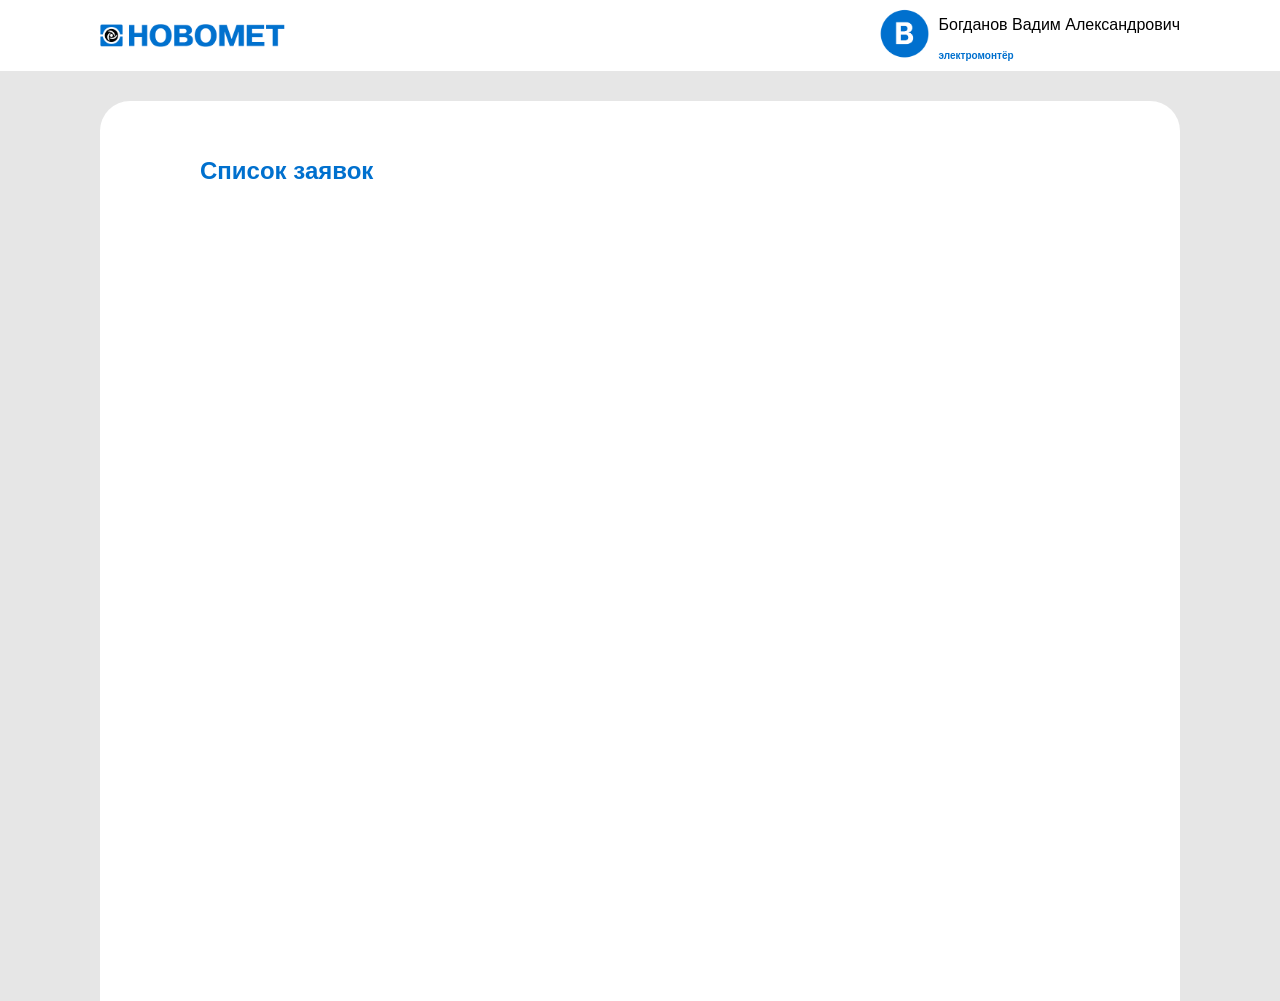
==== index.html @ 9d8ad440 "проинициализирован гит" ====
<!DOCTYPE html>
<html lang="en">
<head>
    <meta charset="UTF-8">
    <meta name="viewport" content="width=device-width, initial-scale=1.0">

    <link rel="stylesheet" href="css/style.css">

    <title>Document</title>
</head>
<header class="site_header">
    <div class="header_inner">
        <img src="images/novomet-logo.png" class="logo"> 

        <div class="user_info">

            <div>
                <img src="images/user-photo.png" class="user_photo">
            </div>

            <div>
                <p class="user_FIO">Богданов Вадим Александрович</p>
                <p class="user_DOLZHNOST">электромонтёр</p>
            </div>
                
        </div>  
    </div>  
</header>   

<body class="main_body">

    <div class="user_moves">

        <div class="user_moves_inner">

            <h1 class="list_of_requests"><b>Список заявок</b></h1>

        </div>

    </div>

</body>

</html>
---- css/style.css ----
:root {
    --colorNovometBlue:   #0070CE;
    --colorNovometBlack: #000000;
    --colorNovometGrayBackground: #E6E6E6; 
    --colorNovometGray: #989C9F;
    --colorNovometWhite: #ffffff;
}

.main_body{
    margin: 0px;
}

p{
    font-size: 16px;
    font-family: Arial, Helvetica, sans-serif;
}

h1{
    font-size: 24px;
    font-family: Arial, Helvetica, sans-serif;
}
/*шапка*/



.header_inner {
    display: flex;
    flex-direction: row;
    justify-content: space-between;
    margin-left: 100px;
    margin-right: 100px;
}

.user_info{
    display: flex;
    flex-direction: row;
    justify-content: center;  
    align-items: center;   
}

.logo{
    object-fit: scale-down;
    width: 185px;
    height: auto;
}

.user_photo{
    object-fit: scale-down;
    margin-right: 10px;
    width: 50px;
    height: auto;
}

.user_FIO{
}

.user_DOLZHNOST{
    display: flex;
    align-items: start;
    color: var(--colorNovometBlue);
    font-weight: bold;
    font-size: 10px;
}

.site_header{
    background-color: #ffffff;
}


/*тело*/

.main_body{
    background-color: var(--colorNovometGrayBackground);
}

.user_moves{
    margin-top: 30px;
    background-color: var(--colorNovometWhite);
    margin-left: 100px;
    margin-right: 100px;
    height: 100vh;
    border-radius: 30px 30px 0px 0px;
}

.user_moves_inner{
    margin-left: 100px;
    margin-right: 100px;
    padding-top: 40px; 
}

.list_of_requests{
    color: var(--colorNovometBlue);
}
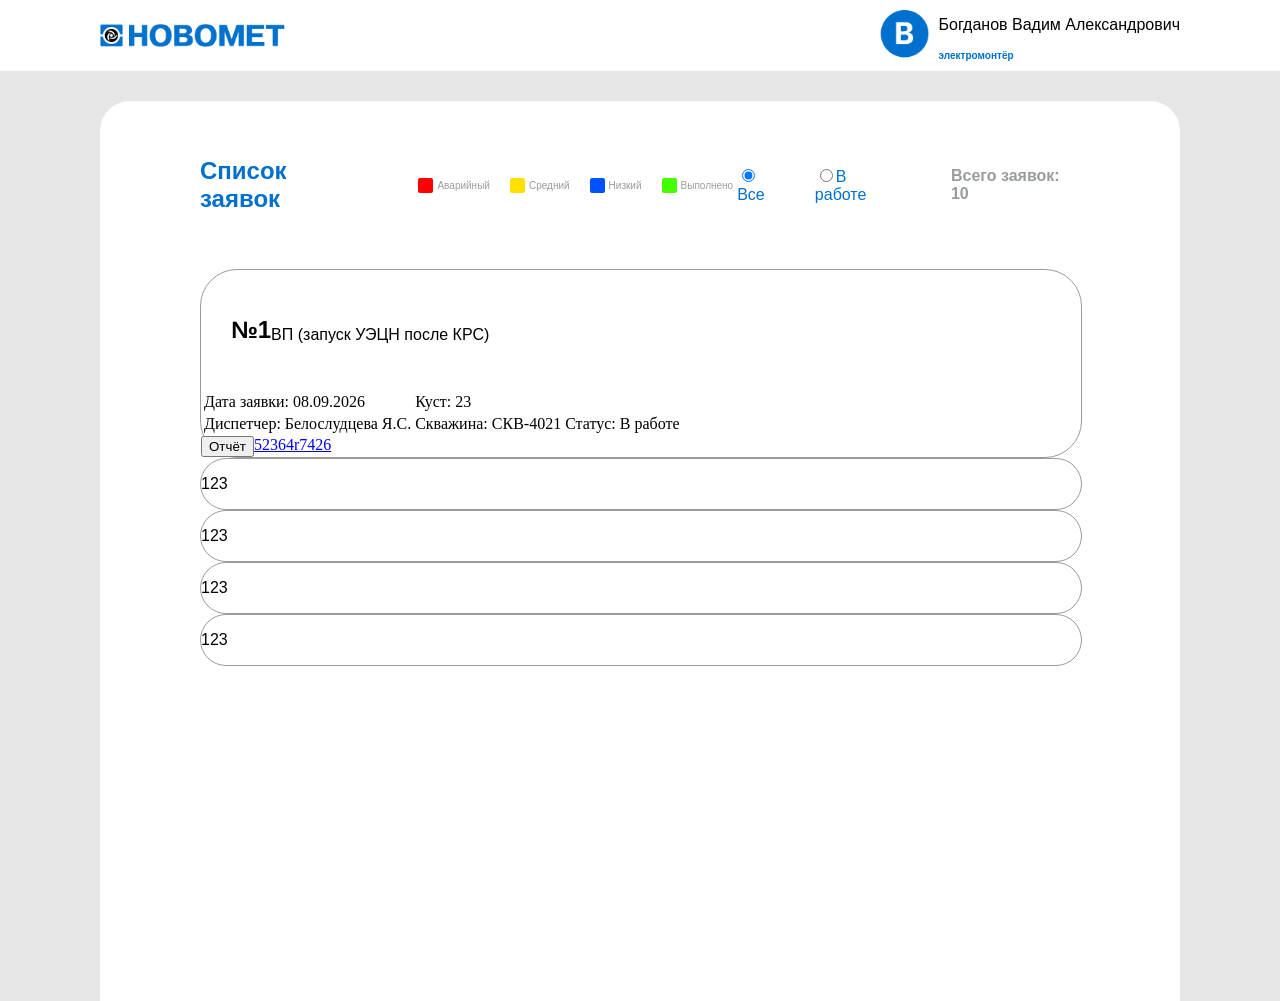
==== commit 18f61c43: "внесены изменения" ====
--- a/index.html
+++ b/index.html
@@ -5,8 +5,7 @@
     <meta name="viewport" content="width=device-width, initial-scale=1.0">
 
     <link rel="stylesheet" href="css/style.css">
-
-    <title>Document</title>
+    <title>Novomet</title>
 </head>
 <header class="site_header">
     <div class="header_inner">
@@ -26,17 +25,96 @@
         </div>  
     </div>  
 </header>   
-
 <body class="main_body">
 
     <div class="user_moves">
 
         <div class="user_moves_inner">
 
-            <h1 class="list_of_requests"><b>Список заявок</b></h1>
+            <div class="upper_text">
+                <div class="upper_text_left">
+                    <h1 class="list_of_requests"><b>Список заявок</b></h1>
 
+                    <div class="classes_of_requests">
+                        <div class="item_class_of_request">
+                            <div class="red_square_class"></div>
+                            <p class="text_classes_of_request">Аварийный</p>
+                        </div>
+                        <div class="item_class_of_request">
+                            <div class="yellow_square_class"></div>
+                            <p class="text_classes_of_request">Средний</p>
+                        </div>
+                        <div class="item_class_of_request">
+                            <div class="blue_square_class"></div>
+                            <p class="text_classes_of_request">Низкий</p>
+                        </div>
+                        <div class="item_class_of_request">
+                            <div class="green_square_class"></div>
+                            <p class="text_classes_of_request">Выполнено</p>
+                        </div>
+                    </div>
+                </div>
+
+                <div class="upper_text_right">
+                    <form class="filtration">
+                        <label>
+                            <input type="radio" name="color" value="red" checked>Все
+                        </label>
+                        <label>
+                            <input type="radio" name="color" value="red">В работе
+                        </label>
+                    </form>
+
+                    <p class="total_requests">Всего заявок: 10</p>
+                </div>
+            </div>
+            
         </div>
+        <div class="requests">
+            <div class="item_request">
+                <div class="item_info">
+                    <div class="upper_text_item">
+                        <h1>№1</h1>
+                        <p>ВП (запуск УЭЦН после КРС)</p>
+                    </div>
+                </div>
+                
+                <table>
+                    <tr>
+                        <td>Дата заявки: 08.09.2026</td>
+                        <td>Куст: 23</td>
+                    </tr>
+                    <tr>
+                        <td>Диспетчер: Белослудцева Я.С.</td>
+                        <td>Скважина: СКВ-4021</td>
+                        <td>Статус: В работе</td>
+                    </tr>
+                </table>
 
+                <div class="downer_text_item">
+                    <form class="button">
+                        <label>
+                            <input type="button" name="color" value="Отчёт" checked>
+                        </label>
+                    </form>
+
+                    <a href="хуй">52364r7426</a>
+                </div>
+
+            </div>
+            <div class="item_request">
+                <p>123</p>
+            </div>
+            <div class="item_request">
+                <p>123</p>
+            </div>
+            <div class="item_request">
+                <p>123</p>
+            </div>
+            <div class="item_request">
+                <p>123</p>
+            </div>
+        </div>  
     </div>
 
 </body>
--- a/css/style.css
+++ b/css/style.css
@@ -4,6 +4,11 @@
     --colorNovometGrayBackground: #E6E6E6; 
     --colorNovometGray: #989C9F;
     --colorNovometWhite: #ffffff;
+
+    --colorClassOfRequestRed: #FF0000;
+    --colorClassOfRequestGreen: #44FF00;
+    --colorClassOfRequestBlue: #0051FF;
+    --colorClassOfRequestYellow: #FFE100;
 }
 
 .main_body{
@@ -13,6 +18,12 @@
 p{
     font-size: 16px;
     font-family: Arial, Helvetica, sans-serif;
+}
+
+form{
+    font-size: 16px;
+    font-family: Arial, Helvetica, sans-serif;
+    color: var(--colorNovometBlue);
 }
 
 h1{
@@ -52,6 +63,7 @@
 }
 
 .user_FIO{
+
 }
 
 .user_DOLZHNOST{
@@ -86,8 +98,116 @@
     margin-left: 100px;
     margin-right: 100px;
     padding-top: 40px; 
+    display: flex;
+    flex-direction: row;
+    justify-content: space-between;
+    
 }
 
 .list_of_requests{
     color: var(--colorNovometBlue);
+}
+
+.upper_text{
+    display: flex;
+    justify-content: space-between; 
+    width: 100%;
+}
+
+.item_class_of_request{
+    margin-left: 8px;
+    display: flex;
+    align-items: center;
+}
+
+.red_square_class{
+    border-radius: 2px;
+    width: 15px;
+    height: 15px;
+    background-color: var(--colorClassOfRequestRed);
+}
+
+.blue_square_class{
+    border-radius: 2px;
+    width: 15px;
+    height: 15px;
+    background-color: var(--colorClassOfRequestBlue);
+}
+
+.yellow_square_class{
+    border-radius: 2px;
+    width: 15px;
+    height: 15px;
+    background-color: var(--colorClassOfRequestYellow);
+}
+
+.green_square_class{
+    border-radius: 2px;
+    width: 15px;
+    height: 15px;
+    background-color: var(--colorClassOfRequestGreen);
+}
+
+.classes_of_requests{
+    align-items: center;
+    display: flex;
+    gap: 8px;
+    margin-left: 44px;
+}
+
+.text_classes_of_request{
+    font-size: 10px;
+    margin: 4px;
+    color: var(--colorNovometGray);
+}
+
+.filtration{
+    display: flex;
+    justify-content: space-between;
+    gap: 30px;
+    align-items: center;
+    margin-right: 50px;
+}
+
+.total_requests{
+    display: flex;
+    justify-items: end;
+    align-items: center;
+    color: var(--colorNovometGray);
+    font-weight: bold;
+    font-size: 16px;
+}
+
+.upper_text_left{
+    display: flex;
+}
+
+.upper_text_right{
+    display: flex;
+}
+
+
+/*реквесты*/
+.requests{
+    margin-left: 100px;
+    margin-right: 100px;
+    padding-top: 40px; 
+}
+
+.item_request{
+    width: 100%;
+    border: var(--colorNovometGray) solid 1px;
+    border-radius: 37px;
+}
+.item_info{
+    padding: 30px;
+}
+
+.upper_text_item{
+    display: flex;
+    align-items: end;
+}
+
+.downer_text_item{
+    display: flex;
 }
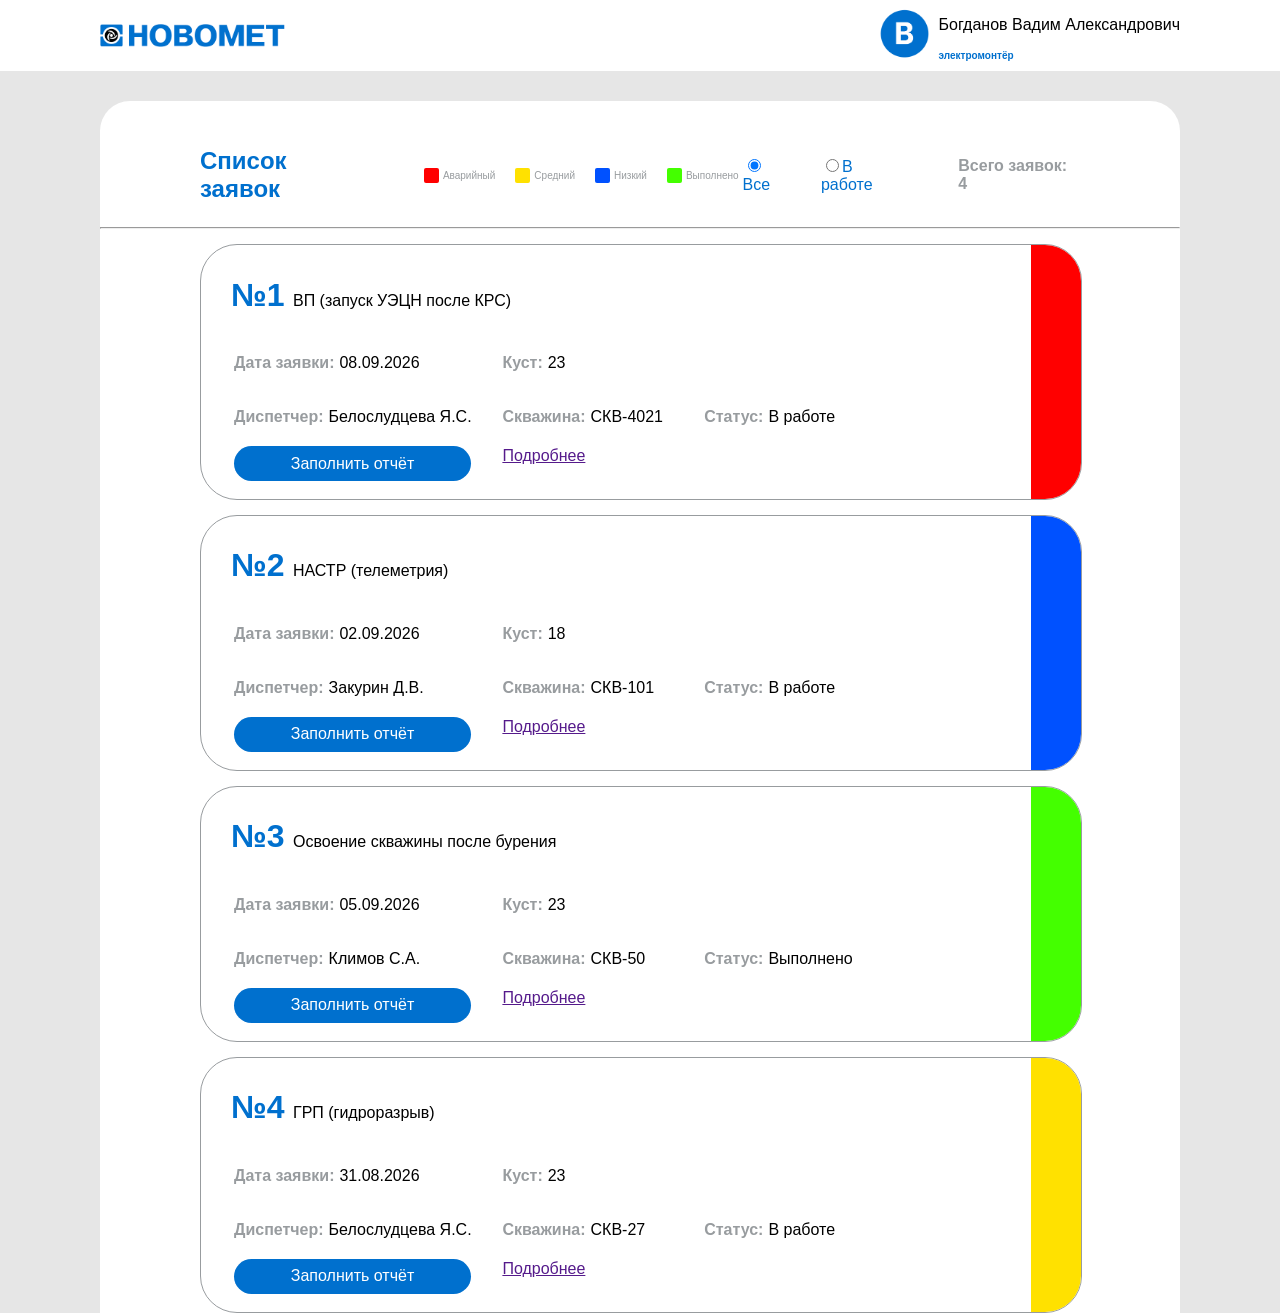
==== commit 3290aecb: "реализована главная страница" ====
--- a/index.html
+++ b/index.html
@@ -32,25 +32,27 @@
         <div class="user_moves_inner">
 
             <div class="upper_text">
-                <div class="upper_text_left">
-                    <h1 class="list_of_requests"><b>Список заявок</b></h1>
-
-                    <div class="classes_of_requests">
-                        <div class="item_class_of_request">
-                            <div class="red_square_class"></div>
-                            <p class="text_classes_of_request">Аварийный</p>
-                        </div>
-                        <div class="item_class_of_request">
-                            <div class="yellow_square_class"></div>
-                            <p class="text_classes_of_request">Средний</p>
-                        </div>
-                        <div class="item_class_of_request">
-                            <div class="blue_square_class"></div>
-                            <p class="text_classes_of_request">Низкий</p>
-                        </div>
-                        <div class="item_class_of_request">
-                            <div class="green_square_class"></div>
-                            <p class="text_classes_of_request">Выполнено</p>
+                <div class="line">
+                    <div class="upper_text_left">
+                        <h1 class="list_of_requests"><b>Список заявок</b></h1>
+
+                        <div class="classes_of_requests">
+                            <div class="item_class_of_request">
+                                <div class="red_square_class"></div>
+                                <p class="text_classes_of_request">Аварийный</p>
+                            </div>
+                            <div class="item_class_of_request">
+                                <div class="yellow_square_class"></div>
+                                <p class="text_classes_of_request">Средний</p>
+                            </div>
+                            <div class="item_class_of_request">
+                                <div class="blue_square_class"></div>
+                                <p class="text_classes_of_request">Низкий</p>
+                            </div>
+                            <div class="item_class_of_request">
+                                <div class="green_square_class"></div>
+                                <p class="text_classes_of_request">Выполнено</p>
+                            </div>
                         </div>
                     </div>
                 </div>
@@ -65,58 +67,211 @@
                         </label>
                     </form>
 
-                    <p class="total_requests">Всего заявок: 10</p>
+                    <p class="total_requests">Всего заявок: 4</p>
                 </div>
             </div>
             
         </div>
+
+        <hr>
+
+        <!-- элементы -->
         <div class="requests">
-            <div class="item_request">
-                <div class="item_info">
-                    <div class="upper_text_item">
-                        <h1>№1</h1>
+            <!-- один элемент -->
+            <div class="item_request">
+                <div class="div_for_color_border_red">
+                <div class="item_info">
+                    <!-- верхняя главная информация -->
+                    <div class="upper_text_item">
+                        <h1 class="number_of_request">№1</h1>
                         <p>ВП (запуск УЭЦН после КРС)</p>
                     </div>
                 </div>
-                
-                <table>
-                    <tr>
-                        <td>Дата заявки: 08.09.2026</td>
-                        <td>Куст: 23</td>
-                    </tr>
-                    <tr>
-                        <td>Диспетчер: Белослудцева Я.С.</td>
-                        <td>Скважина: СКВ-4021</td>
-                        <td>Статус: В работе</td>
-                    </tr>
-                </table>
-
-                <div class="downer_text_item">
-                    <form class="button">
-                        <label>
-                            <input type="button" name="color" value="Отчёт" checked>
-                        </label>
-                    </form>
-
-                    <a href="хуй">52364r7426</a>
-                </div>
-
-            </div>
-            <div class="item_request">
-                <p>123</p>
-            </div>
-            <div class="item_request">
-                <p>123</p>
-            </div>
-            <div class="item_request">
-                <p>123</p>
-            </div>
-            <div class="item_request">
-                <p>123</p>
-            </div>
+                 <!-- таблица информации -->
+                <table class="table_of_information">
+
+                    <colgroup>
+                        <col class="first_col_table">
+                        <col class="second_col_table">  
+                        <col class="third_col_table">   
+                    </colgroup>
+
+                    <tr>
+                        <td> <div class="info_in_table"> <p class="name_of_table_info">Дата заявки:</p> <p class="value_of_table_info">08.09.2026</p> </div> </td>
+                        <td> <div class="info_in_table"> <p class="name_of_table_info">Куст:</p> <p class="value_of_table_info">23</p> </div></td>
+                    </tr>
+                    <tr>
+                        <td> <div class="info_in_table"> <p class="name_of_table_info">Диспетчер:</p> <p class="value_of_table_info">Белослудцева Я.С.</p> </div> </td>
+                        <td> <div class="info_in_table"> <p class="name_of_table_info">Скважина:</p> <p class="value_of_table_info">СКВ-4021</p> </div> </td>
+                        <td> <div class="info_in_table"> <p class="name_of_table_info">Статус:</p> <p class="value_of_table_info">В работе</p> </div> </td>
+                    </tr>
+                    <!-- нижнее взаимодействие -->
+                    <tr>
+                        <td> 
+                            <div class="info_in_table"> 
+                                <form >
+                                    <label>
+                                        <input class="button" type="button" name="color" value="Заполнить отчёт">
+                                    </label>
+                                </form>
+                            </div>
+                        </td>
+
+                        <td> 
+                            <a href="">Подробнее</a>
+                        </td>
+                        
+                    </tr>
+                </table>
+                </div>
+            </div>
+
+            <div class="item_request">
+                <div class="div_for_color_border_blue">
+                <div class="item_info">
+                    <!-- верхняя главная информация -->
+                    <div class="upper_text_item">
+                        <h1 class="number_of_request">№2</h1>
+                        <p>НАСТР (телеметрия)</p>
+                    </div>
+                </div>
+                 <!-- таблица информации -->
+                <table class="table_of_information">
+
+                    <colgroup>
+                        <col class="first_col_table">
+                        <col class="second_col_table">  
+                        <col class="third_col_table">   
+                    </colgroup>
+
+                    <tr>
+                        <td> <div class="info_in_table"> <p class="name_of_table_info">Дата заявки:</p> <p class="value_of_table_info">02.09.2026</p> </div> </td>
+                        <td> <div class="info_in_table"> <p class="name_of_table_info">Куст:</p> <p class="value_of_table_info">18</p> </div></td>
+                    </tr>
+                    <tr>
+                        <td> <div class="info_in_table"> <p class="name_of_table_info">Диспетчер:</p> <p class="value_of_table_info">Закурин Д.В.</p> </div> </td>
+                        <td> <div class="info_in_table"> <p class="name_of_table_info">Скважина:</p> <p class="value_of_table_info">СКВ-101</p> </div> </td>
+                        <td> <div class="info_in_table"> <p class="name_of_table_info">Статус:</p> <p class="value_of_table_info">В работе</p> </div> </td>
+                    </tr>
+                    <!-- нижнее взаимодействие -->
+                    <tr>
+                        <td> 
+                            <div class="info_in_table"> 
+                                <form >
+                                    <label>
+                                        <input class="button" type="button" name="color" value="Заполнить отчёт">
+                                    </label>
+                                </form>
+                            </div>
+                        </td>
+
+                        <td> 
+                            <a href="">Подробнее</a>
+                        </td>
+                        
+                    </tr>
+                </table>
+                </div>
+            </div>
+
+            <div class="item_request">
+                <div class="div_for_color_border_green">
+                <div class="item_info">
+                    <!-- верхняя главная информация -->
+                    <div class="upper_text_item">
+                        <h1 class="number_of_request">№3</h1>
+                        <p>Освоение скважины после бурения</p>
+                    </div>
+                </div>
+                 <!-- таблица информации -->
+                <table class="table_of_information">
+
+                    <colgroup>
+                        <col class="first_col_table">
+                        <col class="second_col_table">  
+                        <col class="third_col_table">   
+                    </colgroup>
+
+                    <tr>
+                        <td> <div class="info_in_table"> <p class="name_of_table_info">Дата заявки:</p> <p class="value_of_table_info">05.09.2026</p> </div> </td>
+                        <td> <div class="info_in_table"> <p class="name_of_table_info">Куст:</p> <p class="value_of_table_info">23</p> </div></td>
+                    </tr>
+                    <tr>
+                        <td> <div class="info_in_table"> <p class="name_of_table_info">Диспетчер:</p> <p class="value_of_table_info">Климов С.А.</p> </div> </td>
+                        <td> <div class="info_in_table"> <p class="name_of_table_info">Скважина:</p> <p class="value_of_table_info">СКВ-50</p> </div> </td>
+                        <td> <div class="info_in_table"> <p class="name_of_table_info">Статус:</p> <p class="value_of_table_info">Выполнено</p> </div> </td>
+                    </tr>
+                    <!-- нижнее взаимодействие -->
+                    <tr>
+                        <td> 
+                            <div class="info_in_table"> 
+                                <form >
+                                    <label>
+                                        <input class="button" type="button" name="color" value="Заполнить отчёт">
+                                    </label>
+                                </form>
+                            </div>
+                        </td>
+
+                        <td> 
+                            <a href="">Подробнее</a>
+                        </td>
+                        
+                    </tr>
+                </table>
+                </div>
+            </div>
+
+            <div class="item_request">
+                <div class="div_for_color_border_yellow">
+                <div class="item_info">
+                    <!-- верхняя главная информация -->
+                    <div class="upper_text_item">
+                        <h1 class="number_of_request">№4</h1>
+                        <p>ГРП (гидроразрыв)</p>
+                    </div>
+                </div>
+                 <!-- таблица информации -->
+                <table class="table_of_information">
+
+                    <colgroup>
+                        <col class="first_col_table">
+                        <col class="second_col_table">  
+                        <col class="third_col_table">   
+                    </colgroup>
+
+                    <tr>
+                        <td> <div class="info_in_table"> <p class="name_of_table_info">Дата заявки:</p> <p class="value_of_table_info">31.08.2026</p> </div> </td>
+                        <td> <div class="info_in_table"> <p class="name_of_table_info">Куст:</p> <p class="value_of_table_info">23</p> </div></td>
+                    </tr>
+                    <tr>
+                        <td> <div class="info_in_table"> <p class="name_of_table_info">Диспетчер:</p> <p class="value_of_table_info">Белослудцева Я.С.</p> </div> </td>
+                        <td> <div class="info_in_table"> <p class="name_of_table_info">Скважина:</p> <p class="value_of_table_info">СКВ-27</p> </div> </td>
+                        <td> <div class="info_in_table"> <p class="name_of_table_info">Статус:</p> <p class="value_of_table_info">В работе</p> </div> </td>
+                    </tr>
+                    <!-- нижнее взаимодействие -->
+                    <tr>
+                        <td> 
+                            <div class="info_in_table"> 
+                                <form >
+                                    <label>
+                                        <input class="button" type="button" name="color" value="Заполнить отчёт">
+                                    </label>
+                                </form>
+                            </div>
+                        </td>
+
+                        <td> 
+                            <a href="">Подробнее</a>
+                        </td>
+                        
+                    </tr>
+                </table>
+                </div>
+            </div>
+
         </div>  
     </div>
-
 </body>
 
 </html>
--- a/css/style.css
+++ b/css/style.css
@@ -15,6 +15,11 @@
     margin: 0px;
 }
 
+a{
+    font-size: 16px;
+    font-family: Arial, Helvetica, sans-serif;
+}
+
 p{
     font-size: 16px;
     font-family: Arial, Helvetica, sans-serif;
@@ -24,6 +29,11 @@
     font-size: 16px;
     font-family: Arial, Helvetica, sans-serif;
     color: var(--colorNovometBlue);
+}
+
+td{
+    font-size: 16px;
+    font-family: Arial, Helvetica, sans-serif;
 }
 
 h1{
@@ -90,14 +100,14 @@
     background-color: var(--colorNovometWhite);
     margin-left: 100px;
     margin-right: 100px;
-    height: 100vh;
+    min-height: 100vh;
     border-radius: 30px 30px 0px 0px;
 }
 
 .user_moves_inner{
     margin-left: 100px;
     margin-right: 100px;
-    padding-top: 40px; 
+    padding-top: 30px; 
     display: flex;
     flex-direction: row;
     justify-content: space-between;
@@ -191,23 +201,98 @@
 .requests{
     margin-left: 100px;
     margin-right: 100px;
-    padding-top: 40px; 
 }
 
 .item_request{
+    margin-top: 15px;
     width: 100%;
     border: var(--colorNovometGray) solid 1px;
     border-radius: 37px;
-}
+    overflow: hidden;   
+}
+
+.div_for_color_border_red{
+    width: 100%;
+    height: 100%;
+    box-shadow: inset -50px 0 0 0 var(--colorClassOfRequestRed);  /* полоса справа внутри */
+}
+
+.div_for_color_border_green{
+    width: 100%;
+    height: 100%;
+    box-shadow: inset -50px 0 0 0 var(--colorClassOfRequestGreen);  /* полоса справа внутри */
+}
+.div_for_color_border_yellow{
+    width: 100%;
+    height: 100%;
+    box-shadow: inset -50px 0 0 0 var(--colorClassOfRequestYellow);  /* полоса справа внутри */
+}
+.div_for_color_border_blue{
+    width: 100%;
+    height: 100%;
+    box-shadow: inset -50px 0 0 0 var(--colorClassOfRequestBlue);  /* полоса справа внутри */
+}
+
 .item_info{
-    padding: 30px;
+    padding-left: 30px;
+    padding-top: 10px;
 }
 
 .upper_text_item{
     display: flex;
-    align-items: end;
+    align-items: baseline;
+}
+
+.table_of_information{
+    padding-left: 30px;
+    padding-bottom: 30px;
+    width: 80%;
 }
 
 .downer_text_item{
-    display: flex;
+    padding-left: 30px;
+    padding-top: 10px;
+    display: flex;
+}
+
+.info_in_table{
+    display: flex;
+}
+
+.name_of_table_info{
+    color: var(--colorNovometGray);
+    font-weight: bold;
+}
+
+.value_of_table_info{
+    margin-left: 5px;
+}
+
+.number_of_request{
+    margin-right: 1%;
+    font-size: 32px;
+    color: var(--colorNovometBlue);
+}
+
+.first_col_table{
+    width: 40%;
+}
+
+.second_col_table{
+    width: 30%;
+}
+
+.third_col_table{
+    width: 30%;
+}
+
+.button{
+    font-size: 16px;
+    cursor: pointer;
+    border: none;
+    border-radius: 21px;
+    width: 175%;
+    height: 175%;
+    background-color: var(--colorNovometBlue);
+    color: var(--colorNovometWhite);
 }
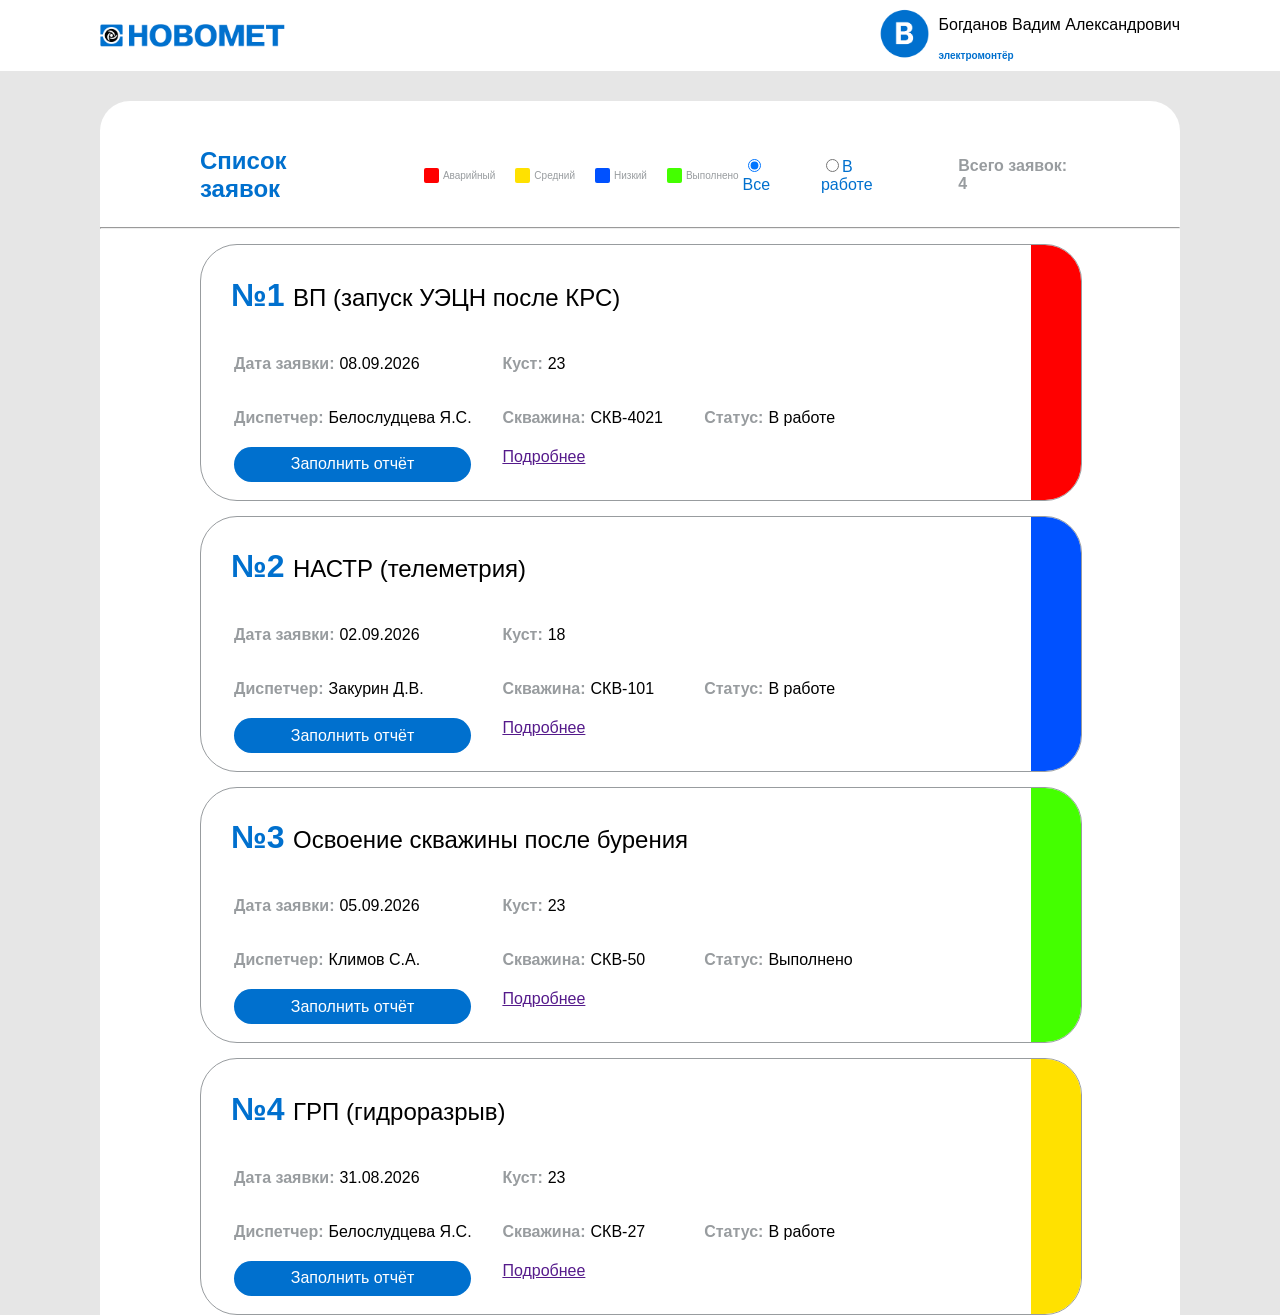
==== commit e3ba006a: "небольшая доработка. размер названия заявки изменен на 24px" ====
--- a/index.html
+++ b/index.html
@@ -84,7 +84,7 @@
                     <!-- верхняя главная информация -->
                     <div class="upper_text_item">
                         <h1 class="number_of_request">№1</h1>
-                        <p>ВП (запуск УЭЦН после КРС)</p>
+                        <p class="name_of_request">ВП (запуск УЭЦН после КРС)</p>
                     </div>
                 </div>
                  <!-- таблица информации -->
@@ -132,7 +132,7 @@
                     <!-- верхняя главная информация -->
                     <div class="upper_text_item">
                         <h1 class="number_of_request">№2</h1>
-                        <p>НАСТР (телеметрия)</p>
+                        <p class="name_of_request">НАСТР (телеметрия)</p>
                     </div>
                 </div>
                  <!-- таблица информации -->
@@ -180,7 +180,7 @@
                     <!-- верхняя главная информация -->
                     <div class="upper_text_item">
                         <h1 class="number_of_request">№3</h1>
-                        <p>Освоение скважины после бурения</p>
+                        <p class="name_of_request">Освоение скважины после бурения</p>
                     </div>
                 </div>
                  <!-- таблица информации -->
@@ -228,7 +228,7 @@
                     <!-- верхняя главная информация -->
                     <div class="upper_text_item">
                         <h1 class="number_of_request">№4</h1>
-                        <p>ГРП (гидроразрыв)</p>
+                        <p class="name_of_request">ГРП (гидроразрыв)</p>
                     </div>
                 </div>
                  <!-- таблица информации -->
--- a/css/style.css
+++ b/css/style.css
@@ -295,4 +295,8 @@
     height: 175%;
     background-color: var(--colorNovometBlue);
     color: var(--colorNovometWhite);
+}
+
+.name_of_request{
+    font-size: 24px;
 }
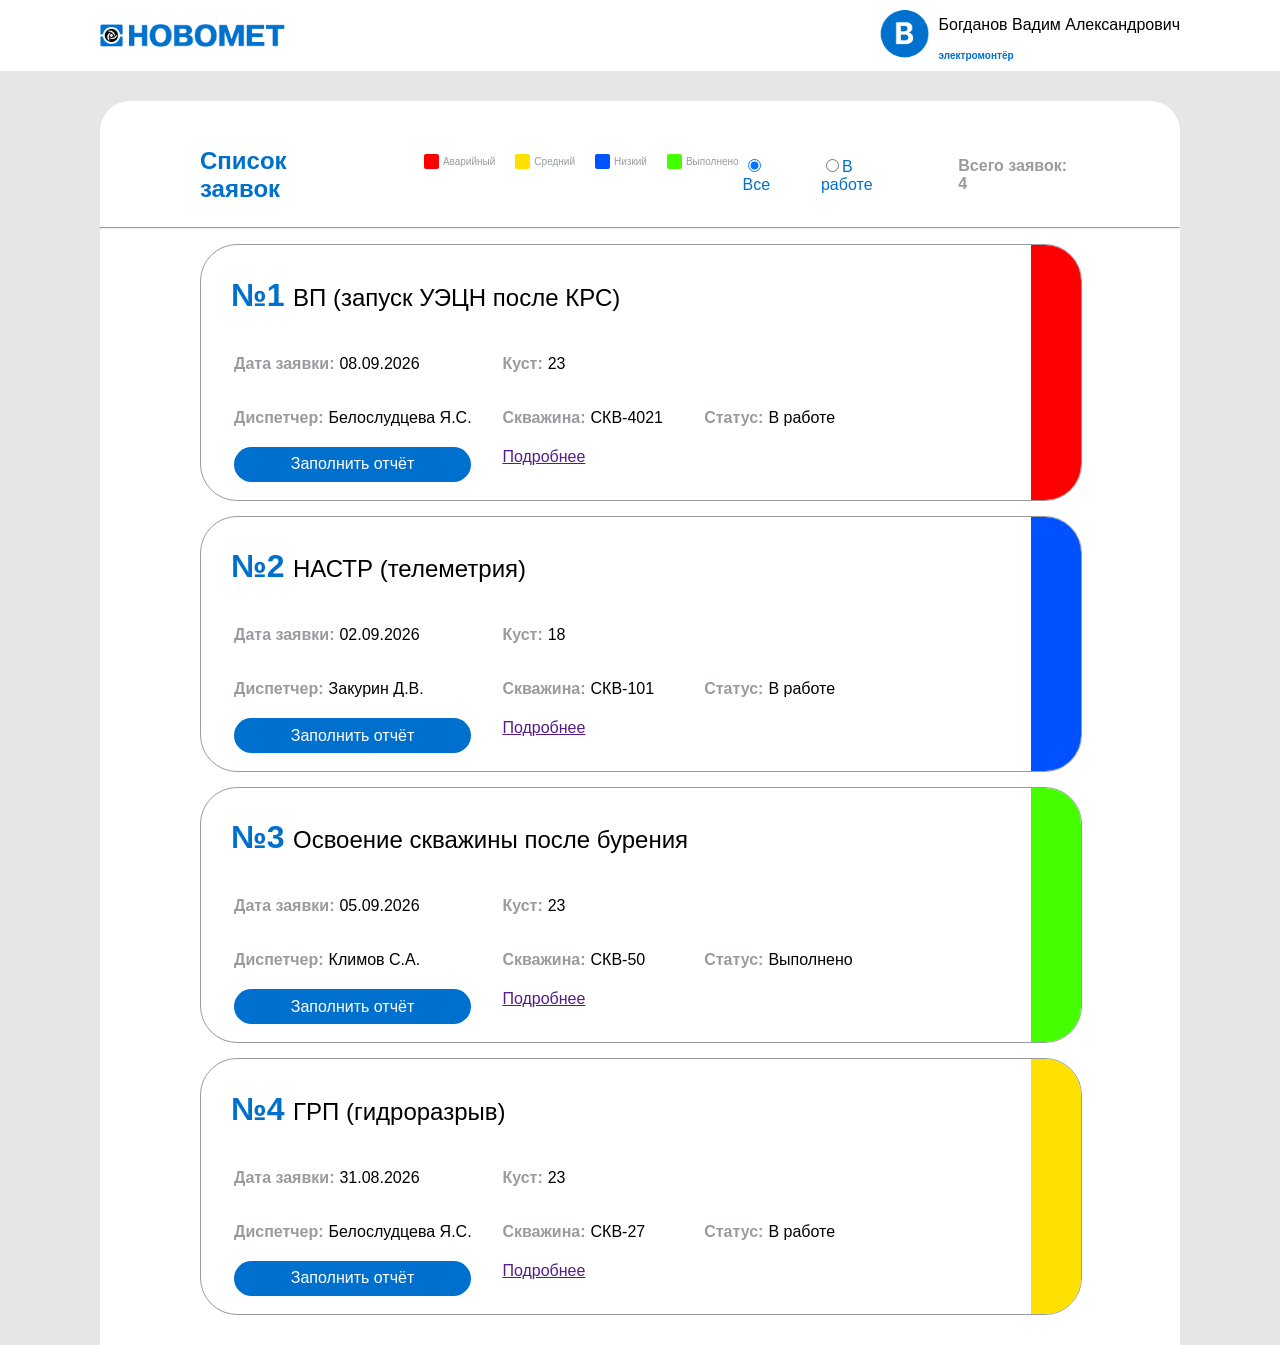
==== commit 4cbc5ee4: "готовый сайт. возможны некоторые доработки" ====
--- a/index.html
+++ b/index.html
@@ -111,7 +111,7 @@
                             <div class="info_in_table"> 
                                 <form >
                                     <label>
-                                        <input class="button" type="button" name="color" value="Заполнить отчёт">
+                                        <input class="button" type="button" name="color" value="Заполнить отчёт" onclick="window.location.href='send_report.html'">
                                     </label>
                                 </form>
                             </div>
@@ -159,7 +159,7 @@
                             <div class="info_in_table"> 
                                 <form >
                                     <label>
-                                        <input class="button" type="button" name="color" value="Заполнить отчёт">
+                                        <input class="button" type="button" name="color" value="Заполнить отчёт" onclick="window.location.href='send_report.html'">
                                     </label>
                                 </form>
                             </div>
@@ -207,7 +207,7 @@
                             <div class="info_in_table"> 
                                 <form >
                                     <label>
-                                        <input class="button" type="button" name="color" value="Заполнить отчёт">
+                                        <input class="button" type="button" name="color" value="Заполнить отчёт" onclick="window.location.href='send_report.html'">
                                     </label>
                                 </form>
                             </div>
@@ -253,9 +253,9 @@
                     <tr>
                         <td> 
                             <div class="info_in_table"> 
-                                <form >
-                                    <label>
-                                        <input class="button" type="button" name="color" value="Заполнить отчёт">
+                                <form>
+                                    <label>
+                                        <input class="button" type="button" name="color" value="Заполнить отчёт" onclick="window.location.href='send_report.html'">
                                     </label>
                                 </form>
                             </div>
--- a/css/style.css
+++ b/css/style.css
@@ -97,6 +97,8 @@
 
 .user_moves{
     margin-top: 30px;
+
+    padding-bottom: 30px;
     background-color: var(--colorNovometWhite);
     margin-left: 100px;
     margin-right: 100px;
@@ -190,6 +192,7 @@
 
 .upper_text_left{
     display: flex;
+    align-items: baseline;
 }
 
 .upper_text_right{
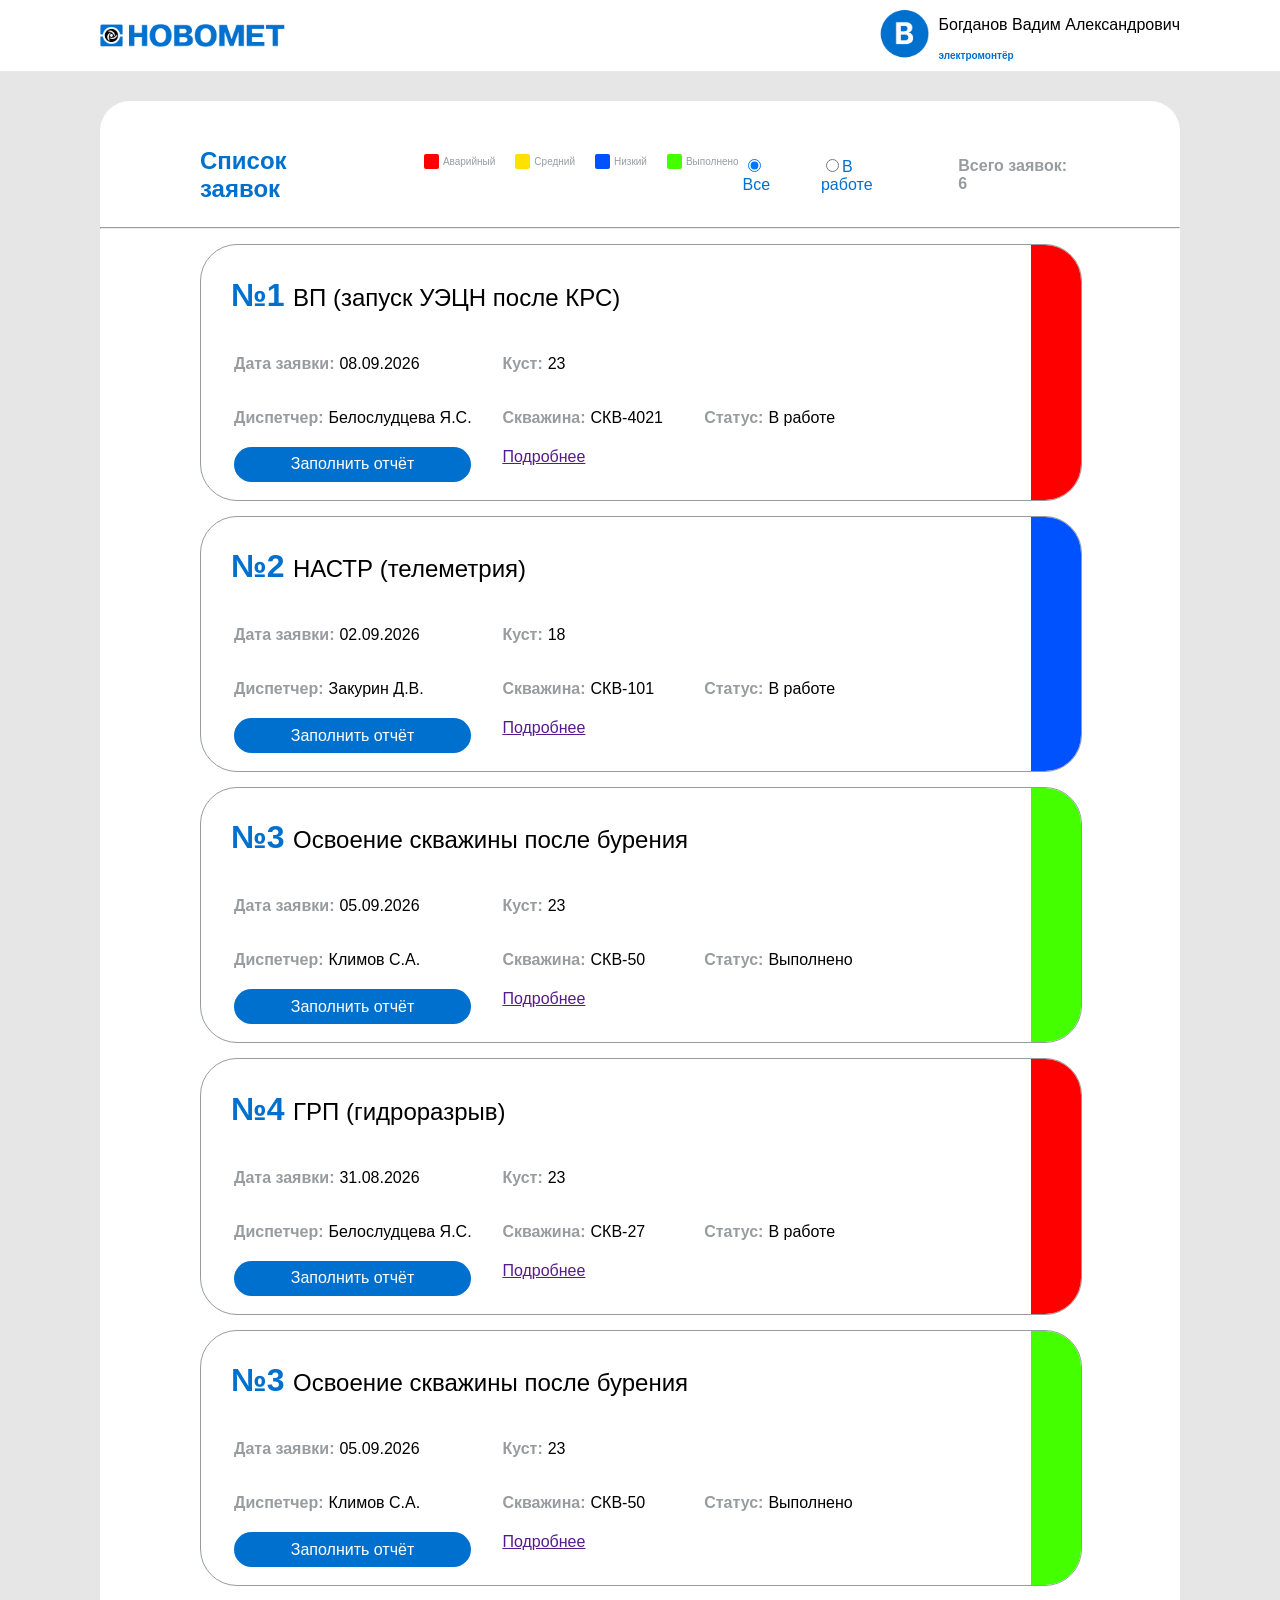
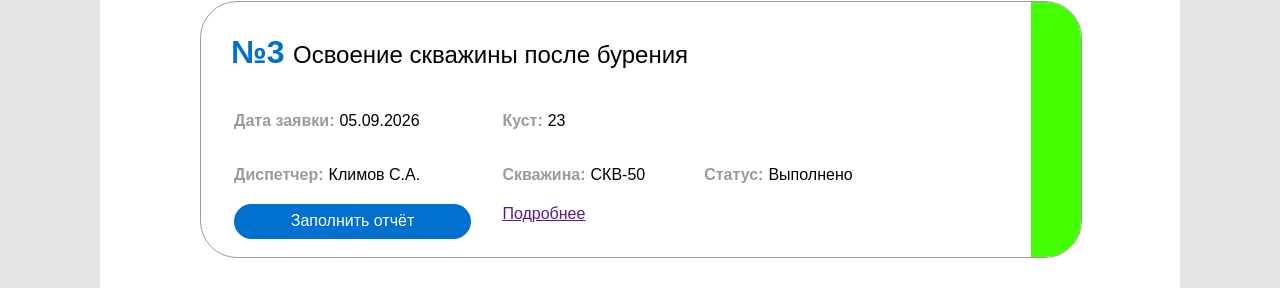
==== commit 59edf87b: "добавление карточек через js. подключен php." ====
--- a/index.html
+++ b/index.html
@@ -6,26 +6,30 @@
 
     <link rel="stylesheet" href="css/style.css">
     <title>Novomet</title>
+    
 </head>
-<header class="site_header">
-    <div class="header_inner">
-        <img src="images/novomet-logo.png" class="logo"> 
 
-        <div class="user_info">
+<body class="main_body">
 
-            <div>
-                <img src="images/user-photo.png" class="user_photo">
-            </div>
+    <header class="site_header">
+        <div class="header_inner">
+            <img src="images/novomet-logo.png" class="logo" alt="НОВОМЕТ"> 
 
-            <div>
-                <p class="user_FIO">Богданов Вадим Александрович</p>
-                <p class="user_DOLZHNOST">электромонтёр</p>
-            </div>
-                
+            <div class="user_info">
+
+                <div>
+                    <img src="images/user-photo.png" class="user_photo" alt="ФОТОГРАФИЯ ПОЛЬЗОВАТЕЛЯ">
+                </div>
+
+                <div>
+                    <p class="user_FIO">Богданов Вадим Александрович</p>
+                    <p class="user_DOLZHNOST">электромонтёр</p>
+                </div>
+                    
+            </div>  
         </div>  
-    </div>  
-</header>   
-<body class="main_body">
+    </header>   
+
 
     <div class="user_moves">
 
@@ -76,202 +80,80 @@
         <hr>
 
         <!-- элементы -->
-        <div class="requests">
-            <!-- один элемент -->
+        <div class="requests" id="requests-container"></div>  
+
+        <template id="request-card-template">
             <div class="item_request">
                 <div class="div_for_color_border_red">
-                <div class="item_info">
-                    <!-- верхняя главная информация -->
-                    <div class="upper_text_item">
-                        <h1 class="number_of_request">№1</h1>
-                        <p class="name_of_request">ВП (запуск УЭЦН после КРС)</p>
+                    <div class="item_info">
+                        <div class="upper_text_item">
+                            <h1 class="number_of_request"></h1>
+                            <p class="name_of_request"></p>
+                        </div>
                     </div>
-                </div>
-                 <!-- таблица информации -->
-                <table class="table_of_information">
-
-                    <colgroup>
-                        <col class="first_col_table">
-                        <col class="second_col_table">  
-                        <col class="third_col_table">   
-                    </colgroup>
-
-                    <tr>
-                        <td> <div class="info_in_table"> <p class="name_of_table_info">Дата заявки:</p> <p class="value_of_table_info">08.09.2026</p> </div> </td>
-                        <td> <div class="info_in_table"> <p class="name_of_table_info">Куст:</p> <p class="value_of_table_info">23</p> </div></td>
-                    </tr>
-                    <tr>
-                        <td> <div class="info_in_table"> <p class="name_of_table_info">Диспетчер:</p> <p class="value_of_table_info">Белослудцева Я.С.</p> </div> </td>
-                        <td> <div class="info_in_table"> <p class="name_of_table_info">Скважина:</p> <p class="value_of_table_info">СКВ-4021</p> </div> </td>
-                        <td> <div class="info_in_table"> <p class="name_of_table_info">Статус:</p> <p class="value_of_table_info">В работе</p> </div> </td>
-                    </tr>
-                    <!-- нижнее взаимодействие -->
-                    <tr>
-                        <td> 
-                            <div class="info_in_table"> 
-                                <form >
-                                    <label>
-                                        <input class="button" type="button" name="color" value="Заполнить отчёт" onclick="window.location.href='send_report.html'">
-                                    </label>
-                                </form>
-                            </div>
-                        </td>
-
-                        <td> 
-                            <a href="">Подробнее</a>
-                        </td>
-                        
-                    </tr>
-                </table>
+                    <table class="table_of_information">
+                        <colgroup>
+                            <col class="first_col_table">
+                            <col class="second_col_table">
+                            <col class="third_col_table">
+                        </colgroup>
+                        <tr>
+                            <td>
+                                <div class="info_in_table">
+                                    <p class="name_of_table_info">Дата заявки:</p>
+                                    <p class="value_of_table_info date_value"></p>
+                                </div>
+                            </td>
+                            <td colspan="2">
+                                <div class="info_in_table">
+                                    <p class="name_of_table_info">Куст:</p>
+                                    <p class="value_of_table_info kust_value"></p>
+                                </div>
+                            </td>
+                        </tr>
+                        <tr>
+                            <td>
+                                <div class="info_in_table">
+                                    <p class="name_of_table_info">Диспетчер:</p>
+                                    <p class="value_of_table_info dispatcher_value"></p>
+                                </div>
+                            </td>
+                            <td>
+                                <div class="info_in_table">
+                                    <p class="name_of_table_info">Скважина:</p>
+                                    <p class="value_of_table_info well_value"></p>
+                                </div>
+                            </td>
+                            <td>
+                                <div class="info_in_table">
+                                    <p class="name_of_table_info">Статус:</p>
+                                    <p class="value_of_table_info status_value"></p>
+                                </div>
+                            </td>
+                        </tr>
+                        <tr>
+                            <td>
+                                <div class="info_in_table">
+                                    <form>
+                                        <label>
+                                            <input class="button" type="button" name="color"
+                                                value="Заполнить отчёт"
+                                                onclick="window.location.href='send_report.html'">
+                                        </label>
+                                    </form>
+                                </div>
+                            </td>
+                            <td colspan="2">
+                                <a href="">Подробнее</a>
+                            </td>
+                        </tr>
+                    </table>
                 </div>
             </div>
+        </template>
 
-            <div class="item_request">
-                <div class="div_for_color_border_blue">
-                <div class="item_info">
-                    <!-- верхняя главная информация -->
-                    <div class="upper_text_item">
-                        <h1 class="number_of_request">№2</h1>
-                        <p class="name_of_request">НАСТР (телеметрия)</p>
-                    </div>
-                </div>
-                 <!-- таблица информации -->
-                <table class="table_of_information">
-
-                    <colgroup>
-                        <col class="first_col_table">
-                        <col class="second_col_table">  
-                        <col class="third_col_table">   
-                    </colgroup>
-
-                    <tr>
-                        <td> <div class="info_in_table"> <p class="name_of_table_info">Дата заявки:</p> <p class="value_of_table_info">02.09.2026</p> </div> </td>
-                        <td> <div class="info_in_table"> <p class="name_of_table_info">Куст:</p> <p class="value_of_table_info">18</p> </div></td>
-                    </tr>
-                    <tr>
-                        <td> <div class="info_in_table"> <p class="name_of_table_info">Диспетчер:</p> <p class="value_of_table_info">Закурин Д.В.</p> </div> </td>
-                        <td> <div class="info_in_table"> <p class="name_of_table_info">Скважина:</p> <p class="value_of_table_info">СКВ-101</p> </div> </td>
-                        <td> <div class="info_in_table"> <p class="name_of_table_info">Статус:</p> <p class="value_of_table_info">В работе</p> </div> </td>
-                    </tr>
-                    <!-- нижнее взаимодействие -->
-                    <tr>
-                        <td> 
-                            <div class="info_in_table"> 
-                                <form >
-                                    <label>
-                                        <input class="button" type="button" name="color" value="Заполнить отчёт" onclick="window.location.href='send_report.html'">
-                                    </label>
-                                </form>
-                            </div>
-                        </td>
-
-                        <td> 
-                            <a href="">Подробнее</a>
-                        </td>
-                        
-                    </tr>
-                </table>
-                </div>
-            </div>
-
-            <div class="item_request">
-                <div class="div_for_color_border_green">
-                <div class="item_info">
-                    <!-- верхняя главная информация -->
-                    <div class="upper_text_item">
-                        <h1 class="number_of_request">№3</h1>
-                        <p class="name_of_request">Освоение скважины после бурения</p>
-                    </div>
-                </div>
-                 <!-- таблица информации -->
-                <table class="table_of_information">
-
-                    <colgroup>
-                        <col class="first_col_table">
-                        <col class="second_col_table">  
-                        <col class="third_col_table">   
-                    </colgroup>
-
-                    <tr>
-                        <td> <div class="info_in_table"> <p class="name_of_table_info">Дата заявки:</p> <p class="value_of_table_info">05.09.2026</p> </div> </td>
-                        <td> <div class="info_in_table"> <p class="name_of_table_info">Куст:</p> <p class="value_of_table_info">23</p> </div></td>
-                    </tr>
-                    <tr>
-                        <td> <div class="info_in_table"> <p class="name_of_table_info">Диспетчер:</p> <p class="value_of_table_info">Климов С.А.</p> </div> </td>
-                        <td> <div class="info_in_table"> <p class="name_of_table_info">Скважина:</p> <p class="value_of_table_info">СКВ-50</p> </div> </td>
-                        <td> <div class="info_in_table"> <p class="name_of_table_info">Статус:</p> <p class="value_of_table_info">Выполнено</p> </div> </td>
-                    </tr>
-                    <!-- нижнее взаимодействие -->
-                    <tr>
-                        <td> 
-                            <div class="info_in_table"> 
-                                <form >
-                                    <label>
-                                        <input class="button" type="button" name="color" value="Заполнить отчёт" onclick="window.location.href='send_report.html'">
-                                    </label>
-                                </form>
-                            </div>
-                        </td>
-
-                        <td> 
-                            <a href="">Подробнее</a>
-                        </td>
-                        
-                    </tr>
-                </table>
-                </div>
-            </div>
-
-            <div class="item_request">
-                <div class="div_for_color_border_yellow">
-                <div class="item_info">
-                    <!-- верхняя главная информация -->
-                    <div class="upper_text_item">
-                        <h1 class="number_of_request">№4</h1>
-                        <p class="name_of_request">ГРП (гидроразрыв)</p>
-                    </div>
-                </div>
-                 <!-- таблица информации -->
-                <table class="table_of_information">
-
-                    <colgroup>
-                        <col class="first_col_table">
-                        <col class="second_col_table">  
-                        <col class="third_col_table">   
-                    </colgroup>
-
-                    <tr>
-                        <td> <div class="info_in_table"> <p class="name_of_table_info">Дата заявки:</p> <p class="value_of_table_info">31.08.2026</p> </div> </td>
-                        <td> <div class="info_in_table"> <p class="name_of_table_info">Куст:</p> <p class="value_of_table_info">23</p> </div></td>
-                    </tr>
-                    <tr>
-                        <td> <div class="info_in_table"> <p class="name_of_table_info">Диспетчер:</p> <p class="value_of_table_info">Белослудцева Я.С.</p> </div> </td>
-                        <td> <div class="info_in_table"> <p class="name_of_table_info">Скважина:</p> <p class="value_of_table_info">СКВ-27</p> </div> </td>
-                        <td> <div class="info_in_table"> <p class="name_of_table_info">Статус:</p> <p class="value_of_table_info">В работе</p> </div> </td>
-                    </tr>
-                    <!-- нижнее взаимодействие -->
-                    <tr>
-                        <td> 
-                            <div class="info_in_table"> 
-                                <form>
-                                    <label>
-                                        <input class="button" type="button" name="color" value="Заполнить отчёт" onclick="window.location.href='send_report.html'">
-                                    </label>
-                                </form>
-                            </div>
-                        </td>
-
-                        <td> 
-                            <a href="">Подробнее</a>
-                        </td>
-                        
-                    </tr>
-                </table>
-                </div>
-            </div>
-
-        </div>  
     </div>
+    <script src="js/requests.js"></script>
 </body>
 
 </html>
--- a/css/style.css
+++ b/css/style.css
@@ -302,4 +302,240 @@
 
 .name_of_request{
     font-size: 24px;
+}
+
+
+/* Планшеты вертикально / крупные телефоны */
+@media (max-width: 768px) {
+    /* --- Шапка --- */
+    .header_inner {
+        margin-left: 20px;
+        margin-right: 20px;
+        flex-wrap: wrap;
+        gap: 12px;
+    }
+
+    .logo {
+        width: 130px;
+    }
+
+    .user_info {
+        gap: 8px;
+    }
+
+    .user_photo {
+        width: 40px;
+    }
+
+    .user_FIO {
+        font-size: 14px;
+        margin: 0;
+    }
+
+    /* --- Контейнеры --- */
+    .user_moves {
+        margin-left: 20px;
+        margin-right: 20px;
+        margin-top: 15px;
+        border-radius: 20px 20px 0 0;
+    }
+
+    .user_moves_inner {
+        margin-left: 20px;
+        margin-right: 20px;
+        padding-top: 20px;
+        flex-direction: column;
+        gap: 15px;
+    }
+
+    .requests {
+        margin-left: 20px;
+        margin-right: 20px;
+    }
+
+    /* --- Верхняя панель (заголовок + фильтры) --- */
+    .upper_text {
+        flex-direction: column;
+        gap: 15px;
+    }
+
+    .upper_text_left {
+        flex-direction: column;
+        align-items: flex-start;
+        gap: 10px;
+    }
+
+    .list_of_requests {
+        margin: 0;
+        font-size: 20px;
+    }
+
+    .classes_of_requests {
+        margin-left: 0;
+        flex-wrap: wrap;
+        gap: 10px;
+    }
+
+    .upper_text_right {
+        flex-direction: column;
+        align-items: flex-start;
+        gap: 10px;
+    }
+
+    .filtration {
+        margin-right: 0;
+        gap: 20px;
+    }
+
+    .total_requests {
+        font-size: 14px;
+    }
+
+    /* --- Карточки заявок --- */
+    .item_request {
+        border-radius: 20px;
+    }
+
+    .div_for_color_border_red,
+    .div_for_color_border_green,
+    .div_for_color_border_yellow,
+    .div_for_color_border_blue {
+        /* Полоса справа становится тоньше */
+        box-shadow: inset -15px 0 0 0 currentColor;
+    }
+
+    /* Переопределяем цвет для каждого класса отдельно */
+    .div_for_color_border_red   { box-shadow: inset -15px 0 0 0 var(--colorClassOfRequestRed); }
+    .div_for_color_border_green { box-shadow: inset -15px 0 0 0 var(--colorClassOfRequestGreen); }
+    .div_for_color_border_yellow{ box-shadow: inset -15px 0 0 0 var(--colorClassOfRequestYellow); }
+    .div_for_color_border_blue  { box-shadow: inset -15px 0 0 0 var(--colorClassOfRequestBlue); }
+
+    .item_info {
+        padding-left: 15px;
+        padding-top: 15px;
+        padding-right: 20px;
+    }
+
+    .upper_text_item {
+        flex-wrap: wrap;
+        gap: 8px;
+        align-items: center;
+    }
+
+    .number_of_request {
+        font-size: 22px;
+        margin: 0;
+    }
+
+    .name_of_request {
+        font-size: 16px;
+        margin: 0;
+    }
+
+    /* --- Таблица --- */
+    .table_of_information {
+        padding-left: 15px;
+        padding-right: 25px;
+        padding-bottom: 15px;
+        width: 100%;
+    }
+
+    /* Отключаем жёсткие ширины колонок */
+    .first_col_table,
+    .second_col_table,
+    .third_col_table {
+        width: auto;
+    }
+
+    /* Каждая строка — в столбик */
+    .table_of_information tr {
+        display: block;
+        margin-bottom: 8px;
+    }
+
+    .table_of_information td {
+        display: block;
+        padding: 4px 0;
+    }
+
+    .info_in_table {
+        flex-wrap: wrap;
+        gap: 4px;
+    }
+
+    .name_of_table_info,
+    .value_of_table_info {
+        font-size: 14px;
+    }
+
+    /* --- Кнопка --- */
+    .button {
+        width: 100%;
+        height: auto;
+        padding: 10px 20px;
+        font-size: 14px;
+        border-radius: 20px;
+    }
+
+    /* Кнопка и ссылка "Подробнее" в одну колонку */
+    .table_of_information tr:last-child td {
+        padding-top: 8px;
+    }
+}
+
+/* Маленькие телефоны */
+@media (max-width: 480px) {
+    .header_inner {
+        margin-left: 12px;
+        margin-right: 12px;
+    }
+
+    .logo {
+        width: 110px;
+    }
+
+    .user_FIO {
+        font-size: 13px;
+    }
+
+    .user_DOLZHNOST {
+        font-size: 9px;
+    }
+
+    .user_moves,
+    .requests {
+        margin-left: 12px;
+        margin-right: 12px;
+    }
+
+    .user_moves_inner {
+        margin-left: 12px;
+        margin-right: 12px;
+    }
+
+    .list_of_requests {
+        font-size: 18px;
+    }
+
+    .text_classes_of_request {
+        font-size: 9px;
+    }
+
+    .number_of_request {
+        font-size: 20px;
+    }
+
+    .name_of_request {
+        font-size: 15px;
+    }
+
+    .table_of_information {
+        padding-left: 12px;
+        padding-right: 20px;
+    }
+
+    .name_of_table_info,
+    .value_of_table_info {
+        font-size: 13px;
+    }
 }
